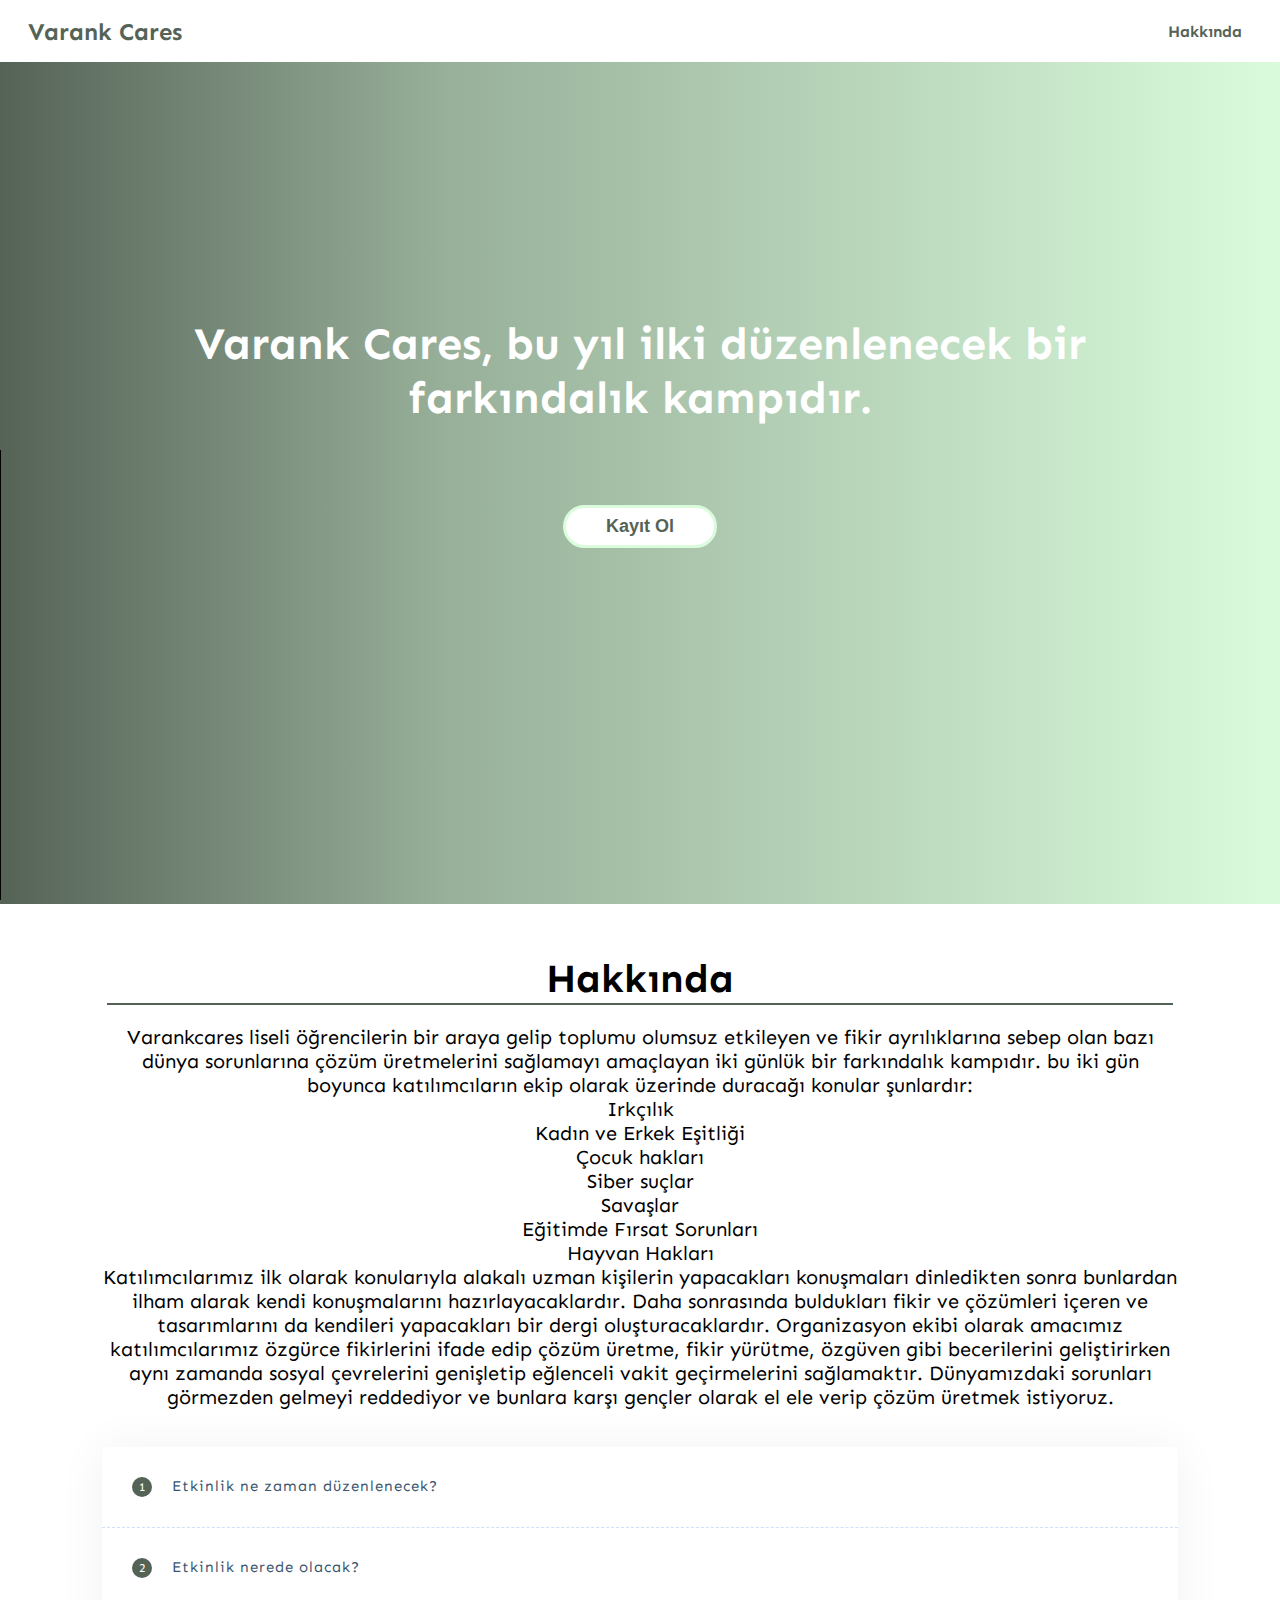
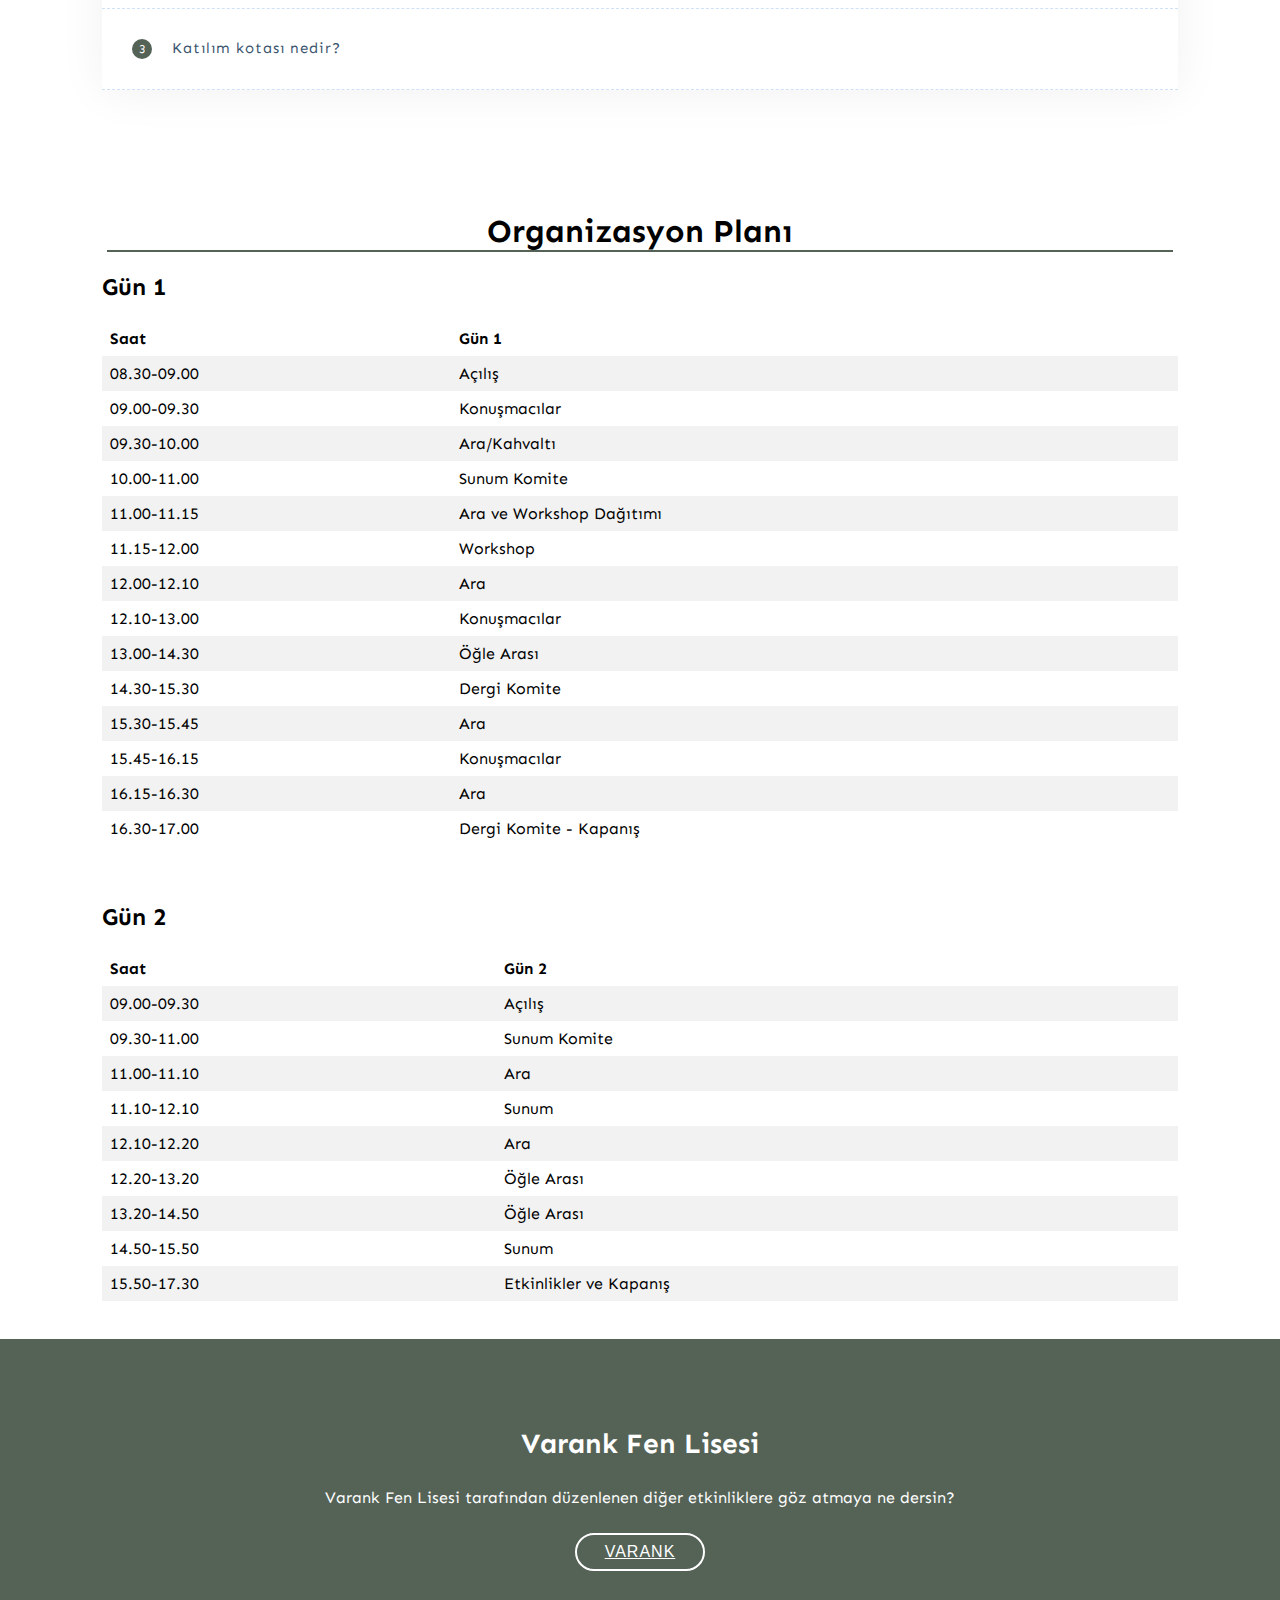
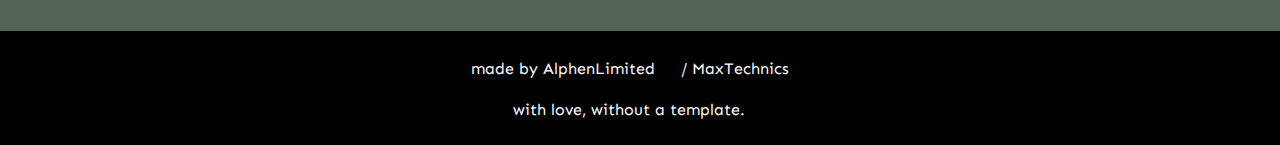
==== cares.html @ 6434f831 "Merge V-Cares v0.5" ====
<!DOCTYPE html>
<html lang="en">

<head>
  <meta charset="UTF-8" />
  <link rel="icon" href="/favicon.ico" />
  <meta name="viewport" content="width=device-width, initial-scale=1.0" />
  <title>Varank Cares</title>
  <link rel="stylesheet" href="https://cdnjs.cloudflare.com/ajax/libs/animate.css/3.7.0/animate.min.css">
  <link rel="stylesheet" href="https://use.fontawesome.com/releases/v5.7.1/css/all.css" crossorigin="anonymous">
  <script type="module" crossorigin src="assets/index.d85ecc33.js"></script>
  <link rel="stylesheet" href="assets/index.87ab7892.css">
</head>

<body>
  <div id="app"></div>

</body>

</html>
---- assets/index.87ab7892.css ----
@import"https://fonts.googleapis.com/css?family=Sen";header[data-v-4121546d]{width:100vw;padding-top:1.5vh;padding-bottom:1.5vh;position:fixed;font-weight:700;background-color:#fff;color:#000;box-shadow:none;transition:.4s ease-in-out;z-index:2;color:#556357}header.isScrolled[data-v-4121546d]{background-color:#fff;color:#556357;box-shadow:0 0 20px #00000017}header table[data-v-4121546d]{width:100%}#logo[data-v-4121546d]{width:20%;padding-left:2vw}#navigation[data-v-4121546d]{width:80%;padding-right:2vw}#logo[data-v-4121546d]{font-size:24px}#navigation[data-v-4121546d]{text-align:right}#navigation a[data-v-4121546d]{color:inherit;text-decoration:none;padding:5px 10px;border-bottom:2px solid transparent;margin-left:4vw;transition:.4s ease-in-out}#navigation a[data-v-4121546d]:hover{border-bottom:2px solid #fff}#top_part[data-v-6e5c4141]{width:100%;margin-left:auto;margin-right:auto;background:linear-gradient(90deg,rgba(85,99,87,1) 0%,rgba(152,176,154,1) 35%,rgba(218,252,220,1) 100%,rgba(0,212,255,1) 556357%,rgba(2,0,36,1) 556357%);color:#fff}#landing[data-v-6e5c4141]{height:100vh;display:flex;flex-direction:column;justify-content:center;text-align:left;padding:0 10%}#landing h1[data-v-6e5c4141]{font-size:45px;text-align:center}#landing table[data-v-6e5c4141]{margin-top:4vh}#landing table tr td[data-v-6e5c4141]{text-align:left}.btn_one[data-v-6e5c4141]{font-size:18px;font-family:Poppins,sans-serif;color:#556357;background:#fff;border:3px solid #dafcdc;padding:8px 40px;border-radius:80px;font-weight:700;margin:50px auto;transition:.4s ease-in-out;text-decoration:none}.btn_one[data-v-6e5c4141]:hover{box-shadow:0 10px 30px #dafcdc;cursor:pointer;color:#556357;background:#dafcdc}@media (max-width: 1000px){#top_part[data-v-6e5c4141]{border:0px}#top_part tr td[data-v-6e5c4141]{width:100%;text-align:center}#landing[data-v-6e5c4141]{width:92%!important;height:75vh;padding-top:20vh!important;text-align:center;padding:0 4%}#landing table[data-v-6e5c4141]{width:100%;margin-top:6vh}#landing table tr td[data-v-6e5c4141]{text-align:center}.btn_one[data-v-6e5c4141]{padding:6px 30px;width:60%;margin:4vh auto;box-shadow:0 10px 20px #dafcdc;background:#fff;color:#556357;text-decoration:none}.btn_one[data-v-6e5c4141]:hover{box-shadow:0 10px 40px #dafcdc;cursor:pointer}}h1[data-v-6f0cb6ea]{margin:5px;border-bottom:2px;border-bottom-width:auto;border-bottom-style:solid;border-bottom-color:#556357;width:auto;text-align:center}h1[data-v-6f0cb6ea]:after{content:"";background:black;position:absolute;bottom:0;left:0;height:50%;width:1px}#bio[data-v-e8efc7a8]{font-size:20px;margin-left:8%;margin-right:8%;margin-top:50px;text-align:center}.badge[data-v-49dad51e]{display:inline-block;width:20px;height:20px;line-height:20px;border-radius:50%;text-align:center;background:#556357;color:#fff;font-size:12px;margin-right:20px;font-weight:400;cursor:pointer;text-decoration:none!important}.funkyCollapse-active[data-v-f5bd118d]{transition:all .5s cubic-bezier(.625,.225,.1,.89)}.funkyCollapse-enter-from[data-v-f5bd118d],.funkyCollapse-leave-to[data-v-f5bd118d]{opacity:0}.fade-enter-active[data-v-f5bd118d],.fade-leave-active[data-v-f5bd118d]{transition:all .2s cubic-bezier(.625,.225,.1,.89);overflow:hidden}.fade-enter-from[data-v-f5bd118d],.fade-leave-to[data-v-f5bd118d]{transform:translateY(-100%);opacity:0}.card-container[data-v-f5bd118d]{margin-bottom:0}.faq-title h1[data-v-f5bd118d]{padding:5px 0;border-bottom:4px solid #820c26;width:8%}.faq-title p[data-v-f5bd118d]{padding:0 190px}.card[data-v-f5bd118d]{border:none;background:none;border-bottom:1px dashed #CEE1F8}.faq .card .card-header[data-v-f5bd118d]{padding:0;border:none;background:none;-webkit-transition:all .3s ease 0s;-moz-transition:all .3s ease 0s;-o-transition:all .3s ease 0s;transition:all .3s ease 0s}.card .card-header[data-v-f5bd118d]:hover{background:rgba(233,30,99,.1);padding-left:10px}.card .card-header .faq-title[data-v-f5bd118d]{text-align:left;padding:30px;font-weight:400;font-size:15px;letter-spacing:1px;color:#3b566e;text-decoration:none!important;-webkit-transition:all .3s ease 0s;-moz-transition:all .3s ease 0s;-o-transition:all .3s ease 0s;transition:all .3s ease 0s;cursor:pointer;margin:0}.card .card-body[data-v-f5bd118d]{padding:30px 30px 16px 35px;font-weight:400;font-size:16px;color:#6f8ba4;line-height:28px;letter-spacing:1px;border-top:1px solid #F3F8FF}.collapse[data-v-f5bd118d]{overflow:hidden}@media (max-width: 1000px){.card .card-header .faq-title[data-v-f5bd118d]{line-height:26px}}.faq-section[data-v-ead7ea83]{min-height:100vh;min-height:40vh;font-weight:700;text-align:left}.faq-warp[data-v-ead7ea83]{padding:2vh 8vw}.faq[data-v-ead7ea83]{background:#FFFFFF;box-shadow:0 2px 48px #0000000f;border-radius:4px}@media (max-width: 1000px){.faq[data-v-ead7ea83]{margin-bottom:30px}}div[data-v-e8e3d541]{padding:2vh 8vw}table[data-v-e8e3d541]{border-collapse:collapse;width:100%;padding:10vh}th[data-v-e8e3d541],td[data-v-e8e3d541]{text-align:left;padding:8px}tr[data-v-e8e3d541]:nth-child(even){background-color:#f2f2f2}div[data-v-0267fa41]{padding:2vh 8vw}table[data-v-0267fa41]{border-collapse:collapse;width:100%;padding:10vh;margin-bottom:20px}th[data-v-0267fa41],td[data-v-0267fa41]{text-align:left;padding:8px}tr[data-v-0267fa41]:nth-child(even){background-color:#f2f2f2}#call-to-action[data-v-e1e526d9]{background:#556357;background-size:cover;padding:60px 0;text-align:center}#call-to-action h3[data-v-e1e526d9]{color:#fff;font-size:28px;font-weight:700}#call-to-action p[data-v-e1e526d9]{color:#fff}#call-to-action .cta-btn[data-v-e1e526d9]{font-family:Montserrat,sans-serif;text-transform:uppercase;font-weight:500;font-size:16px;letter-spacing:1px;display:inline-block;padding:8px 28px;border-radius:25px;transition:.5s;margin-top:10px;border:2px solid #fff;color:#fff}#call-to-action .cta-btn[data-v-e1e526d9]:hover{background:#000;border:2px solid #fff}.container[data-v-b8b26adf]{height:100%;width:100%}#footer[data-v-f2c81093]{display:flex;flex-direction:column;align-items:center;justify-content:center;width:100%;padding:3vh 0vw;background-color:#000;text-align:center;background-size:100% 100%;color:#fff}#footer a[data-v-f2c81093]{color:#fff;text-decoration:none;align-items:center;justify-content:center}body{font-family:Sen,sans-serif;padding:0;margin:0;max-width:100vw;overflow-x:hidden;scroll-behavior:smooth}#topBtn{display:none;position:fixed;bottom:20px;right:30px;z-index:99;border:none;outline:none;background-color:red;color:#fff;cursor:pointer;padding:15px;border-radius:5rem;font-size:18px;transition:background-color .35s}#topBtn:hover{background-color:#555}.svg{width:25px;height:25px;-webkit-filter:invert(100%);filter:invert(100%);padding:0;margin:0}.wife,.women-in-general{right:100%;margin:0}::placeholder{color:#000}button:focus{outline:none}::-webkit-scrollbar{width:5px;height:5px}::-webkit-scrollbar-track{background:#f1f1f1}::-webkit-scrollbar-thumb{background:rgb(0,0,0)}::-webkit-scrollbar-thumb:hover{background:rgba(0,0,0,.8)}
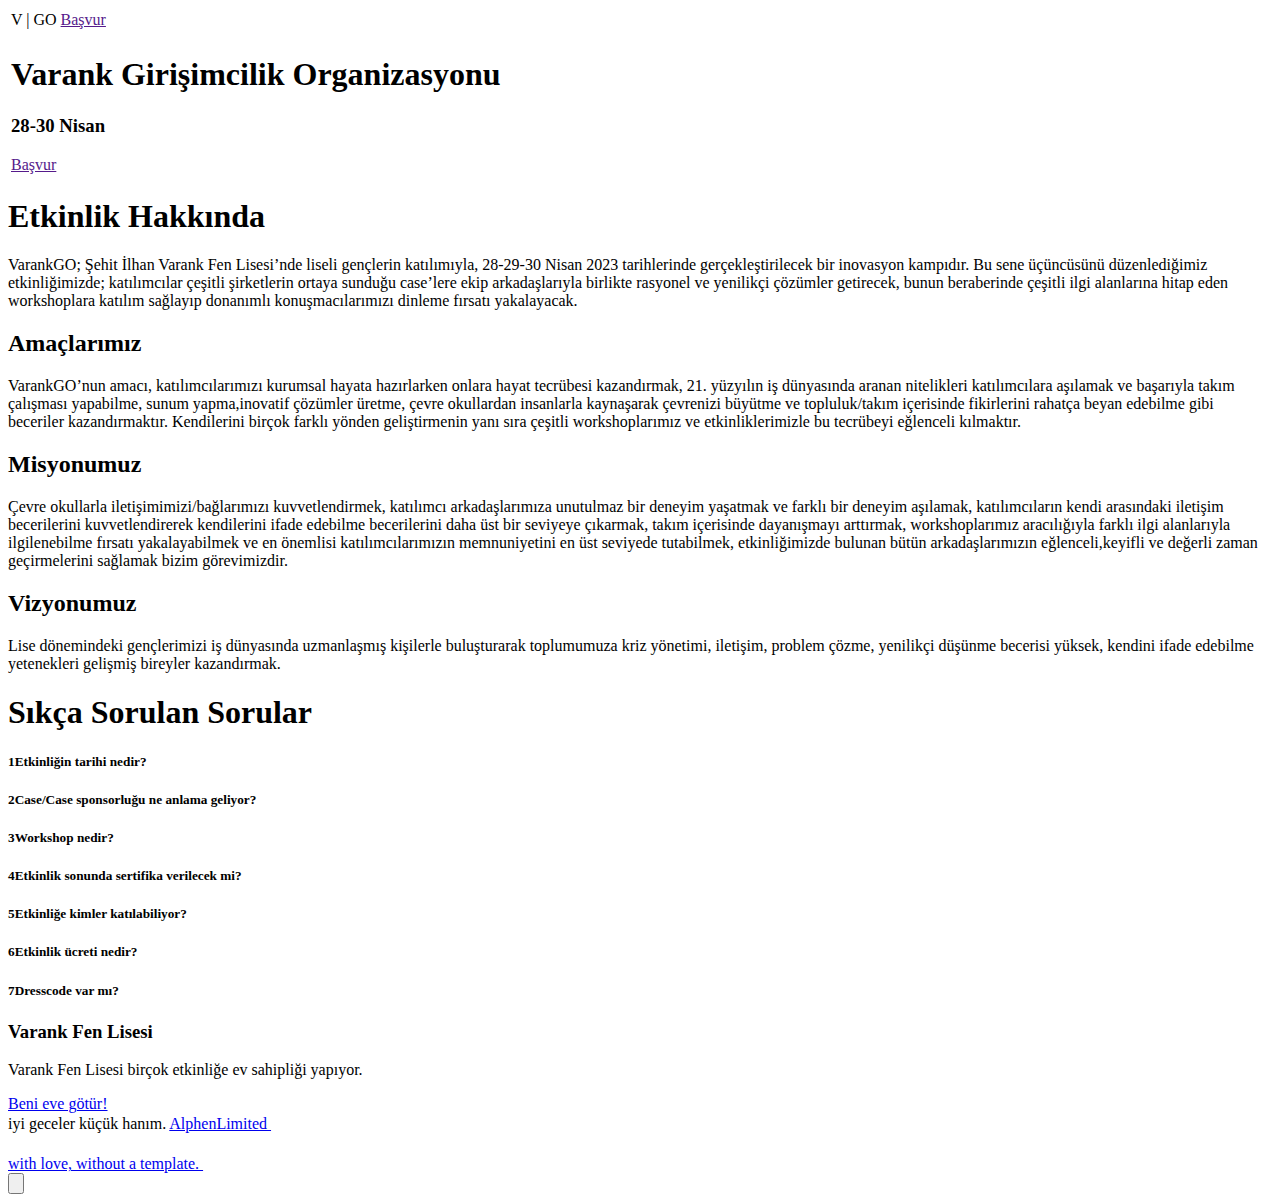
==== commit 7a33ae44: "Upgrade Cares to Femgine 201" ====
--- a/cares.html
+++ b/cares.html
@@ -1,15 +1,15 @@
 <!DOCTYPE html>
-<html lang="en">
+<html lang="tr">
 
 <head>
   <meta charset="UTF-8" />
-  <link rel="icon" href="/favicon.ico" />
+  <link rel="icon" href="assets/favicon/cares.ico" />
   <meta name="viewport" content="width=device-width, initial-scale=1.0" />
-  <title>Varank Cares</title>
+  <title>Varank | Cares</title>
   <link rel="stylesheet" href="https://cdnjs.cloudflare.com/ajax/libs/animate.css/3.7.0/animate.min.css">
   <link rel="stylesheet" href="https://use.fontawesome.com/releases/v5.7.1/css/all.css" crossorigin="anonymous">
-  <script type="module" crossorigin src="assets/index.d85ecc33.js"></script>
-  <link rel="stylesheet" href="assets/index.87ab7892.css">
+  <script type="module" crossorigin src="assets/cares.js"></script>
+  <link rel="stylesheet" href="assets/cares.js">
 </head>
 
 <body>
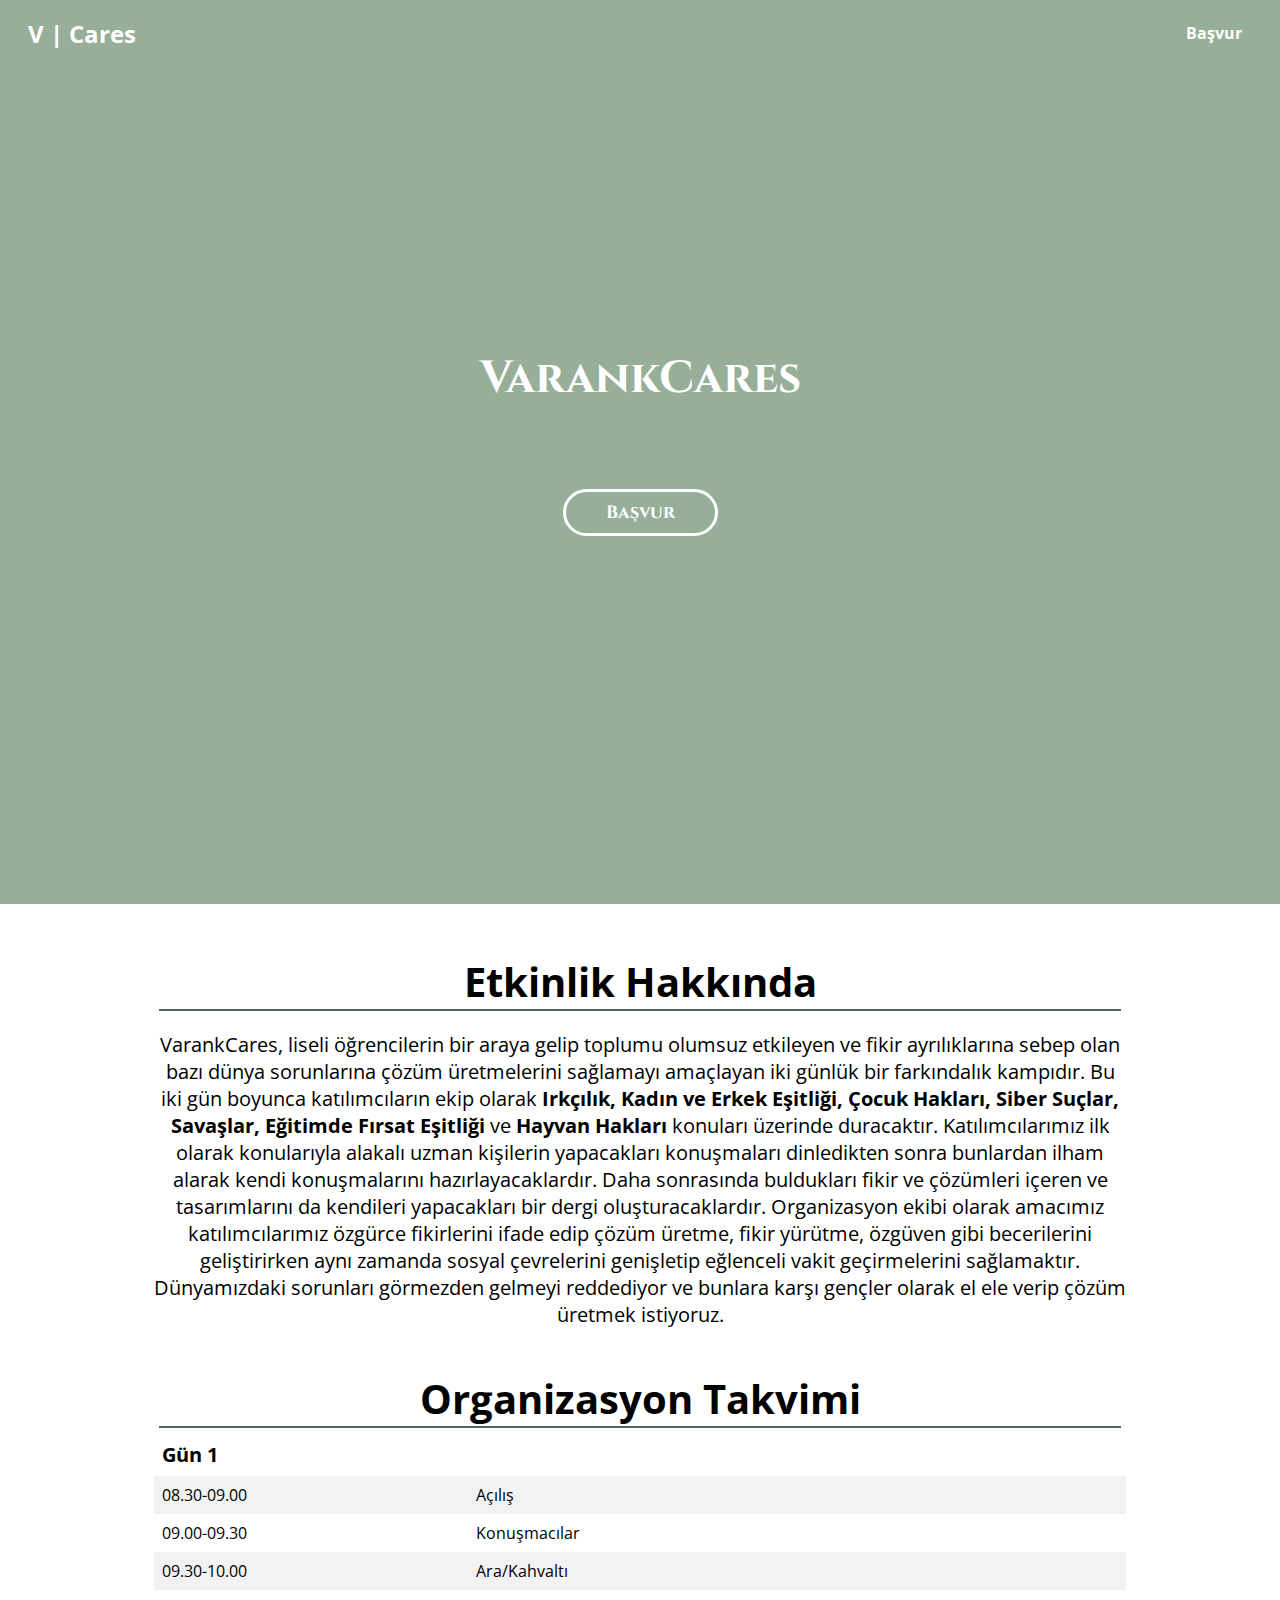
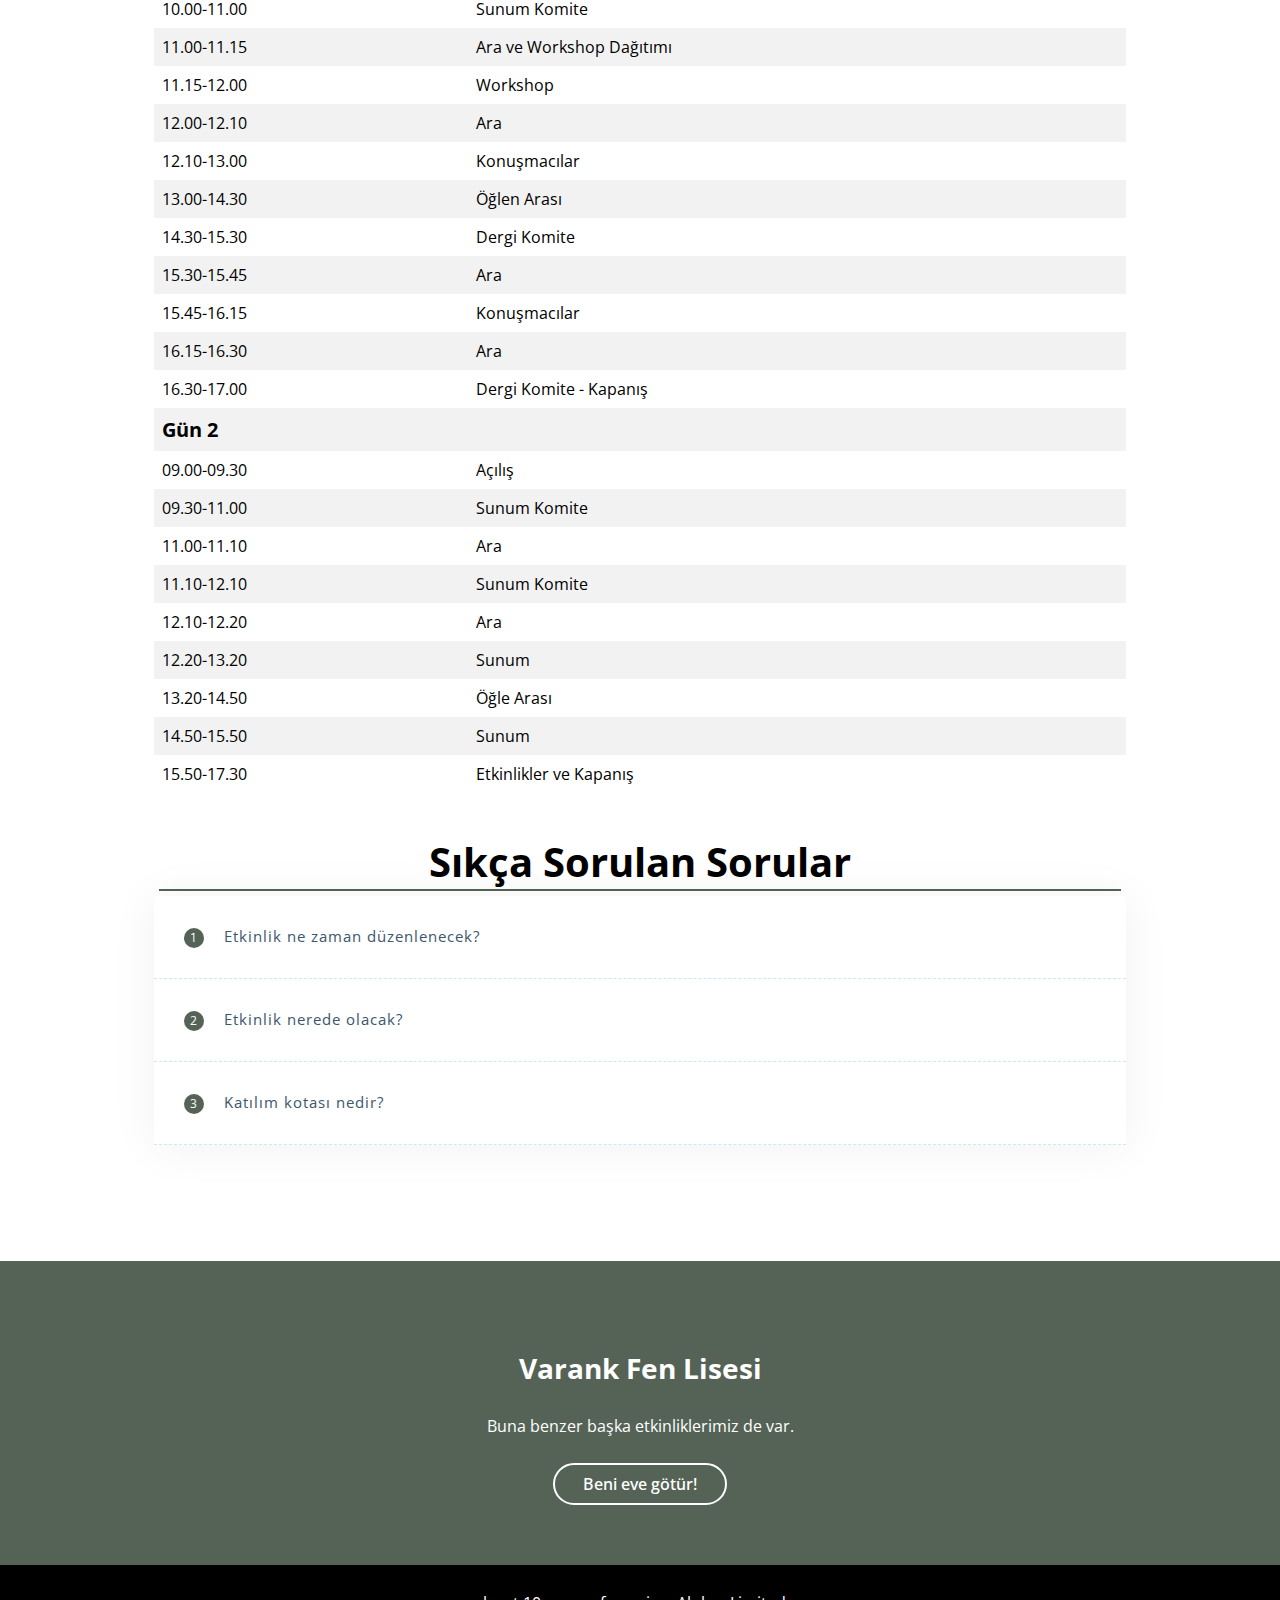
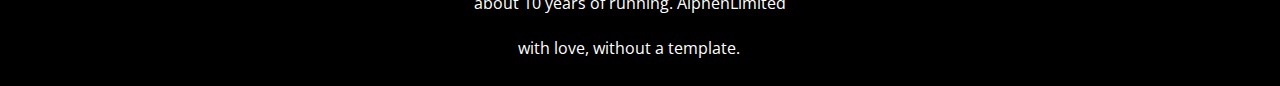
==== commit 8e50de4a: "I'm so dumb" ====
--- a/cares.html
+++ b/cares.html
@@ -9,7 +9,7 @@
   <link rel="stylesheet" href="https://cdnjs.cloudflare.com/ajax/libs/animate.css/3.7.0/animate.min.css">
   <link rel="stylesheet" href="https://use.fontawesome.com/releases/v5.7.1/css/all.css" crossorigin="anonymous">
   <script type="module" crossorigin src="assets/cares.js"></script>
-  <link rel="stylesheet" href="assets/cares.js">
+  <link rel="stylesheet" href="assets/cares.css">
 </head>
 
 <body>
--- a/assets/cares.css
+++ b/assets/cares.css
@@ -0,0 +1 @@
+@import"https://fonts.googleapis.com/css2?family=Cinzel:wght@500&display=swap";@import"https://fonts.googleapis.com/css2?family=Open+Sans&display=swap";header[data-v-9f0e5298]{width:100vw;padding-top:1.5vh;padding-bottom:1.5vh;position:fixed;font-weight:700;background-color:#97af99;box-shadow:none;transition:.4s ease-in-out;z-index:2;color:#fff}header.isScrolled[data-v-9f0e5298]{background-color:#fff;color:#556357;box-shadow:0 0 20px #00000017}header table[data-v-9f0e5298]{width:100%}#logo[data-v-9f0e5298]{width:20%;padding-left:2vw;font-size:24px}#navigation[data-v-9f0e5298]{width:50%;padding-right:2vw}#navigation[data-v-9f0e5298]{text-align:right}#navigation a[data-v-9f0e5298]{color:inherit;text-decoration:none;padding:5px 10px;border-bottom:2px solid transparent;margin-left:4vw;transition:.4s ease-in-out}#navigation a[data-v-9f0e5298]:hover{border-bottom:2px solid #fff}@media screen and (max-width: 1000px){header[data-v-9f0e5298]{width:100vw;padding-top:1.5vh;padding-bottom:1.5vh;position:fixed;font-weight:700;background:#97af99;box-shadow:none;transition:.4s ease-in-out;z-index:2;color:#fff}header.isScrolled[data-v-9f0e5298]{background-color:#fff;color:#556357;box-shadow:0 0 20px #00000026}header table[data-v-9f0e5298]{width:100%}#logo[data-v-9f0e5298]{width:70%;padding-left:6vw;font-size:18px}#navigation[data-v-9f0e5298]{width:70%;padding-right:6vw;font-size:18px}#navigation[data-v-9f0e5298]{text-align:right}#navigation a[data-v-9f0e5298]{color:inherit;text-decoration:none;padding:5px 10px;border-bottom:2px solid transparent;margin-left:4vw;transition:.4s ease-in-out}#navigation a[data-v-9f0e5298]:hover{border-bottom:2px solid #fff}}#top_part[data-v-6a58be97]{width:100%;margin-left:auto;margin-right:auto;background:#97af99;color:#fff}#landing[data-v-6a58be97]{height:100vh;display:flex;flex-direction:column;justify-content:center;text-align:left;padding:0 10%}#landing h1[data-v-6a58be97]{font-size:45px;text-align:center;font-family:Cinzel,serif;color:#fff}#landing h2[data-v-6a58be97]{font-size:30px;text-align:center;font-family:Cinzel,serif;color:#fff}#landing h3[data-v-6a58be97]{font-size:25px;text-align:center;font-family:Cinzel,serif;color:#fff}#landing p[data-v-6a58be97]{font-size:20px;text-align:center;font-family:Cinzel,serif;color:#fff}#landing table[data-v-6a58be97]{margin-top:4vh}#landing table tr td[data-v-6a58be97]{text-align:left}.btn_one[data-v-6a58be97]{display:inline-block;font-size:18px;font-family:Poppins,sans-serif;color:#fff;background:transparent;border:3px solid #ffffff;padding:8px 40px;border-radius:80px;font-weight:700;margin:50px auto;transition:.4s ease-in-out;text-decoration:none;font-family:Cinzel,serif}.btn_one[data-v-6a58be97]:hover{box-shadow:0 10px 30px #fff;cursor:pointer;color:#97af99;background:#ffffff}@media (max-width: 1000px){#top_part[data-v-6a58be97]{border:0px}#top_part tr td[data-v-6a58be97]{width:100%;text-align:center}#landing[data-v-6a58be97]{width:92%!important;height:100vh;padding-top:auto!important;text-align:center;padding:0 4%}#landing h1[data-v-6a58be97]{font-size:30px;text-align:center;font-family:Cinzel,serif;color:#fff}#landing h2[data-v-6a58be97]{font-size:20px;text-align:center;font-family:Cinzel,serif;color:#fff}#landing h3[data-v-6a58be97],#landing p[data-v-6a58be97]{font-size:15px;text-align:center;font-family:Cinzel,serif;color:#fff}#landing table[data-v-6a58be97]{width:100%;margin-top:6vh}#landing table tr td[data-v-6a58be97]{text-align:center}.btn_one[data-v-6a58be97]{padding:6px 20px;width:60%;margin:3vh auto;background:transparent;color:#fff;text-decoration:none;font-family:Cinzel,serif}.btn_one[data-v-6a58be97]:hover{box-shadow:0 1px 1px #fff;color:#97af99;cursor:pointer}}h1[data-v-afb2e881]{margin:5px;border-bottom:2px;border-bottom-width:auto;border-bottom-style:solid;border-bottom-color:#556357;width:auto;text-align:center;font-size:40px}h1[data-v-afb2e881]:after{font-size:40px;content:"";background:black;position:relative;bottom:0;left:0;height:50%;width:2px}#bio[data-v-3a0b3cae]{font-size:20px;margin-left:12%;margin-right:12%;margin-top:50px;word-spacing:normal;text-align:center}.sub-h[data-v-3a0b3cae]{font-size:30px}div[data-v-cfb7597d]{padding:2vh 12vw}table[data-v-cfb7597d]{border-collapse:collapse;width:100%;padding:10vh}th[data-v-cfb7597d],td[data-v-cfb7597d]{text-align:left;padding:8px}tr[data-v-cfb7597d]:nth-child(even){background-color:#f2f2f2}.badge[data-v-49dad51e]{display:inline-block;width:20px;height:20px;line-height:20px;border-radius:50%;text-align:center;background:#556357;color:#fff;font-size:12px;margin-right:20px;font-weight:400;cursor:pointer;text-decoration:none!important}.funkyCollapse-active[data-v-8319540a]{transition:all .5s cubic-bezier(.625,.225,.1,.89)}.funkyCollapse-enter-from[data-v-8319540a],.funkyCollapse-leave-to[data-v-8319540a]{opacity:0}.fade-enter-active[data-v-8319540a],.fade-leave-active[data-v-8319540a]{transition:all .2s cubic-bezier(.625,.225,.1,.89);overflow:hidden}.fade-enter-from[data-v-8319540a],.fade-leave-to[data-v-8319540a]{transform:translateY(-100%);opacity:0}.card-container[data-v-8319540a]{margin-bottom:0}.faq-title h1[data-v-8319540a]{padding:5px 0;border-bottom:4px solid #2788a5;width:8%}.faq-title p[data-v-8319540a]{padding:0 190px}.card[data-v-8319540a]{border:none;background:none;border-bottom:1px dashed #cae7fc}.faq .card .card-header[data-v-8319540a]{padding:0;border:none;background:none;-webkit-transition:all .3s ease 0s;-moz-transition:all .3s ease 0s;-o-transition:all .3s ease 0s;transition:all .3s ease 0s}.card .card-header[data-v-8319540a]:hover{background:rgba(167,197,166,.27);padding-left:10px}.card .card-header .faq-title[data-v-8319540a]{text-align:left;padding:30px;font-weight:400;font-size:15px;letter-spacing:1px;color:#3b566e;text-decoration:none!important;-webkit-transition:all .3s ease 0s;-moz-transition:all .3s ease 0s;-o-transition:all .3s ease 0s;transition:all .3s ease 0s;cursor:pointer;margin:0}.card .card-body[data-v-8319540a]{padding:30px 30px 16px 35px;font-weight:400;font-size:16px;color:#6f8ba4;line-height:28px;letter-spacing:1px;border-top:1px solid #F3F8FF;word-spacing:normal;text-align:center}.collapse[data-v-8319540a]{overflow:hidden}@media (max-width: 1000px){.card .card-header .faq-title[data-v-8319540a]{line-height:26px}}.faq-section[data-v-0cf1354c]{min-height:100vh;min-height:50vh;font-weight:700;text-align:left}.faq-warp[data-v-0cf1354c]{padding:2vh 12vw}.faq[data-v-0cf1354c]{background:#FFFFFF;box-shadow:0 2px 48px #0000000f;border-radius:4px}@media (max-width: 1000px){.faq[data-v-0cf1354c]{margin-bottom:30px}}#call-to-action[data-v-f8c1d43c]{background:#556357;background-size:cover;padding:60px 0;text-align:center}#call-to-action h3[data-v-f8c1d43c]{color:#fff;font-size:28px;font-weight:700}#call-to-action p[data-v-f8c1d43c]{color:#fff;margin-left:1vw;margin-right:1vw}a[data-v-f8c1d43c]:link,a[data-v-f8c1d43c]:visited,a[data-v-f8c1d43c]:hover,a[data-v-f8c1d43c]:active{text-decoration:none}#call-to-action .cta-btn[data-v-f8c1d43c]{font-weight:550;font-size:16px;display:inline-block;padding:8px 28px;border-radius:25px;transition:.5s;margin-top:10px;border:2px solid #fff;color:#fff}#call-to-action .cta-btn[data-v-f8c1d43c]:hover{background:#ededed;color:#4b5658;border:2px solid #fff}.container[data-v-16ba75b4]{height:100%;width:100%}#footer[data-v-8bb2c10f]{display:flex;flex-direction:column;align-items:center;justify-content:center;width:100%;padding:3vh 0vw;background-color:#000;text-align:center;background-size:100% 100%;color:#fff}#footer a[data-v-8bb2c10f]{color:#fff;text-decoration:none;align-items:center;justify-content:center}body{font-family:Open Sans,sans-serif;padding:0;margin:0;max-width:100vw;overflow-x:hidden;scroll-behavior:smooth}#topBtn{display:none;position:fixed;bottom:20px;right:30px;z-index:99;border:none;outline:none;background-color:red;color:#fff;cursor:pointer;padding:15px;border-radius:5rem;font-size:18px;transition:background-color .35s}#topBtn:hover{background-color:#555}.svg{width:25px;height:25px;-webkit-filter:invert(100%);filter:invert(100%);padding:0;margin:0}.wife,.women-in-general{right:100%;margin:0}::placeholder{color:#000}button:focus{outline:none}::-webkit-scrollbar{width:5px;height:5px}::-webkit-scrollbar-track{background:#f1f1f1}::-webkit-scrollbar-thumb{background:rgb(0,0,0)}::-webkit-scrollbar-thumb:hover{background:rgba(0,0,0,.8)}
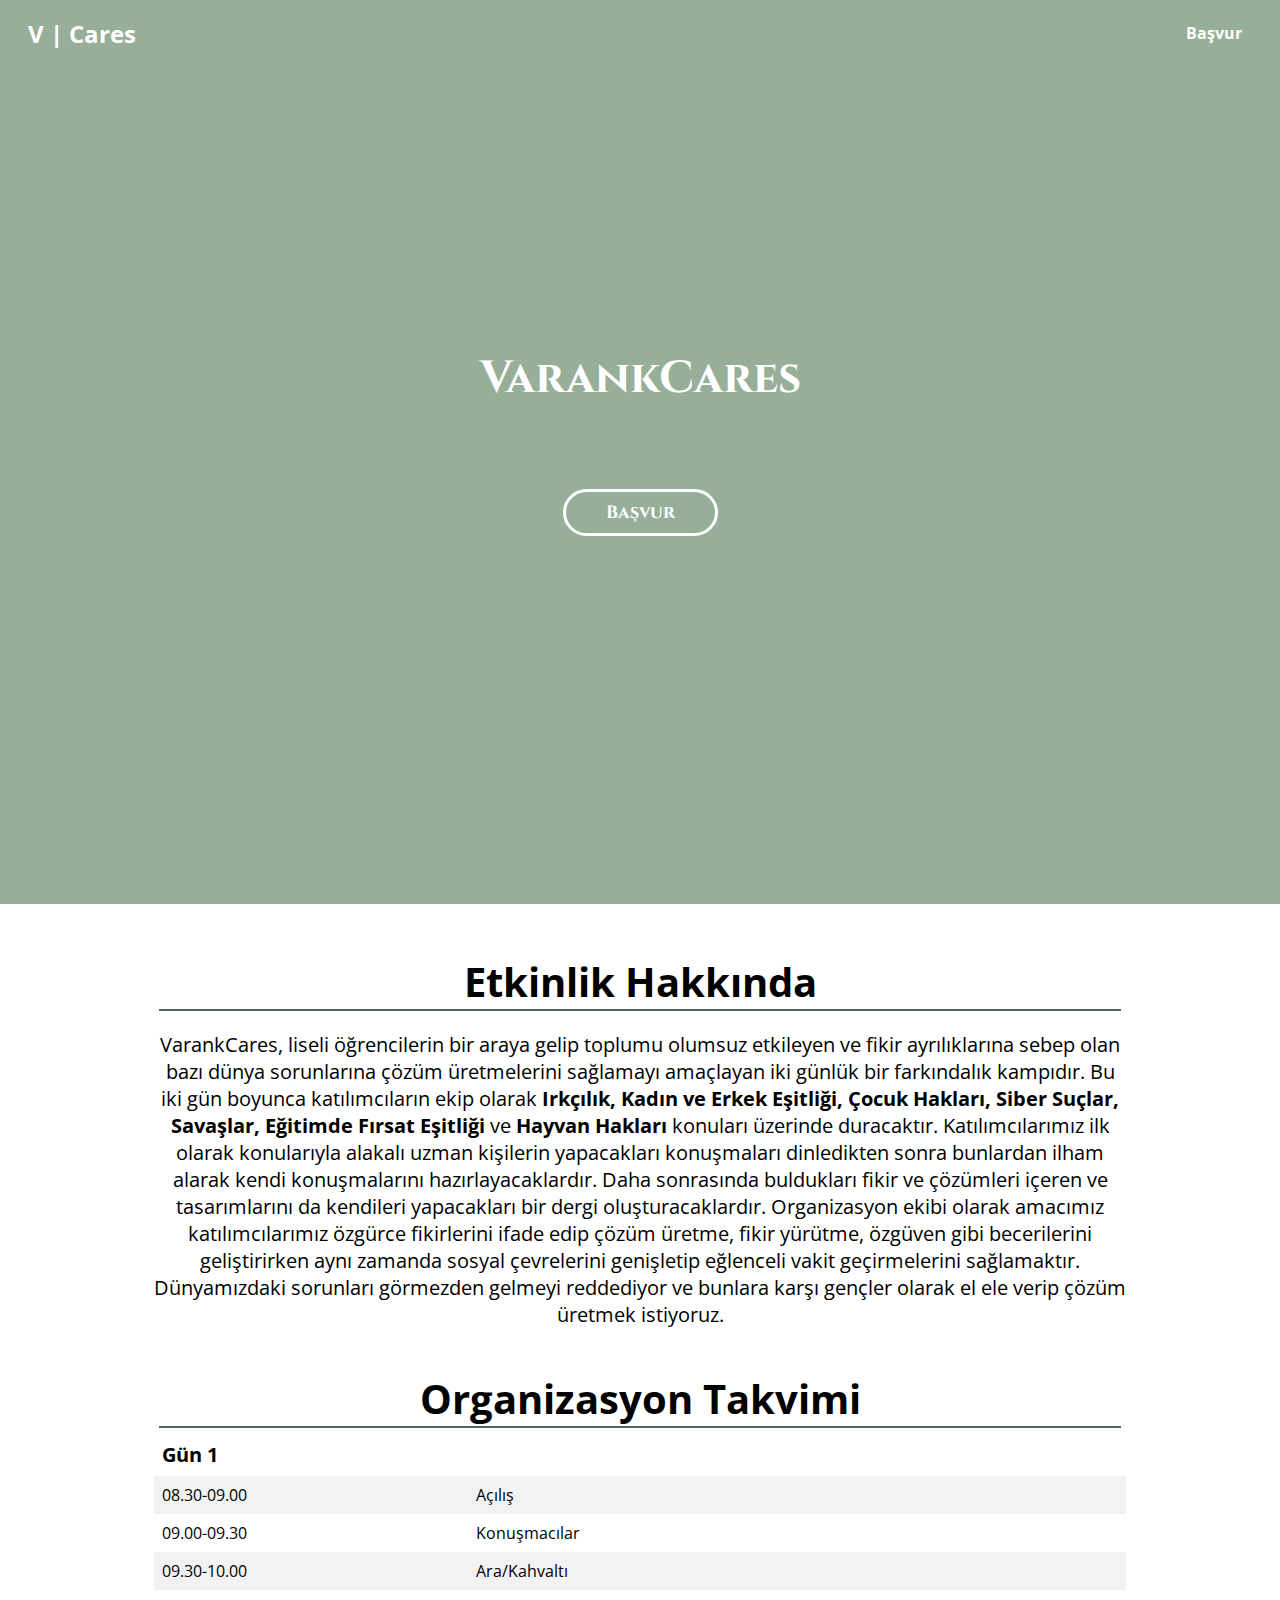
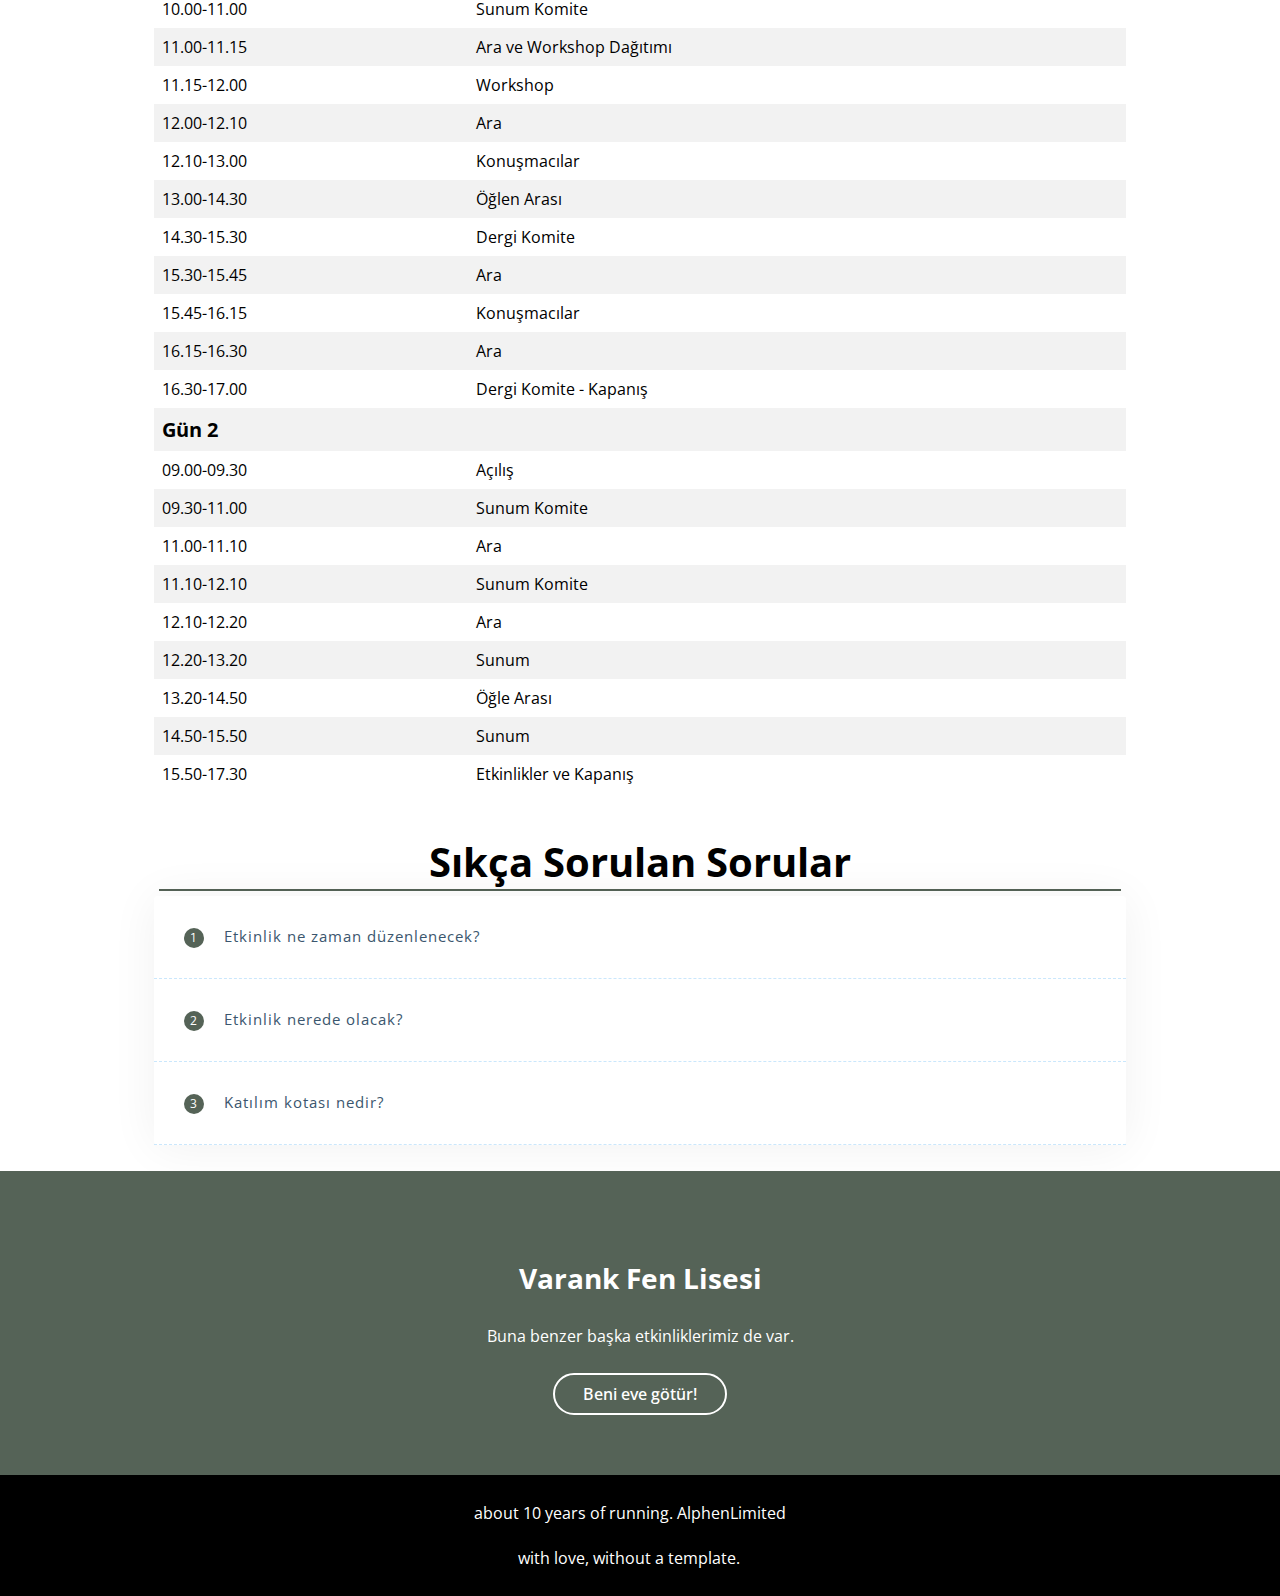
==== commit c40b45c1: "I'm so sorry github" ====
--- a/cares.html
+++ b/cares.html
@@ -1,5 +1,5 @@
 <!DOCTYPE html>
-<html lang="tr">
+<html lang="en">
 
 <head>
   <meta charset="UTF-8" />
--- a/assets/cares.css
+++ b/assets/cares.css
@@ -1 +1 @@
-@import"https://fonts.googleapis.com/css2?family=Cinzel:wght@500&display=swap";@import"https://fonts.googleapis.com/css2?family=Open+Sans&display=swap";header[data-v-9f0e5298]{width:100vw;padding-top:1.5vh;padding-bottom:1.5vh;position:fixed;font-weight:700;background-color:#97af99;box-shadow:none;transition:.4s ease-in-out;z-index:2;color:#fff}header.isScrolled[data-v-9f0e5298]{background-color:#fff;color:#556357;box-shadow:0 0 20px #00000017}header table[data-v-9f0e5298]{width:100%}#logo[data-v-9f0e5298]{width:20%;padding-left:2vw;font-size:24px}#navigation[data-v-9f0e5298]{width:50%;padding-right:2vw}#navigation[data-v-9f0e5298]{text-align:right}#navigation a[data-v-9f0e5298]{color:inherit;text-decoration:none;padding:5px 10px;border-bottom:2px solid transparent;margin-left:4vw;transition:.4s ease-in-out}#navigation a[data-v-9f0e5298]:hover{border-bottom:2px solid #fff}@media screen and (max-width: 1000px){header[data-v-9f0e5298]{width:100vw;padding-top:1.5vh;padding-bottom:1.5vh;position:fixed;font-weight:700;background:#97af99;box-shadow:none;transition:.4s ease-in-out;z-index:2;color:#fff}header.isScrolled[data-v-9f0e5298]{background-color:#fff;color:#556357;box-shadow:0 0 20px #00000026}header table[data-v-9f0e5298]{width:100%}#logo[data-v-9f0e5298]{width:70%;padding-left:6vw;font-size:18px}#navigation[data-v-9f0e5298]{width:70%;padding-right:6vw;font-size:18px}#navigation[data-v-9f0e5298]{text-align:right}#navigation a[data-v-9f0e5298]{color:inherit;text-decoration:none;padding:5px 10px;border-bottom:2px solid transparent;margin-left:4vw;transition:.4s ease-in-out}#navigation a[data-v-9f0e5298]:hover{border-bottom:2px solid #fff}}#top_part[data-v-6a58be97]{width:100%;margin-left:auto;margin-right:auto;background:#97af99;color:#fff}#landing[data-v-6a58be97]{height:100vh;display:flex;flex-direction:column;justify-content:center;text-align:left;padding:0 10%}#landing h1[data-v-6a58be97]{font-size:45px;text-align:center;font-family:Cinzel,serif;color:#fff}#landing h2[data-v-6a58be97]{font-size:30px;text-align:center;font-family:Cinzel,serif;color:#fff}#landing h3[data-v-6a58be97]{font-size:25px;text-align:center;font-family:Cinzel,serif;color:#fff}#landing p[data-v-6a58be97]{font-size:20px;text-align:center;font-family:Cinzel,serif;color:#fff}#landing table[data-v-6a58be97]{margin-top:4vh}#landing table tr td[data-v-6a58be97]{text-align:left}.btn_one[data-v-6a58be97]{display:inline-block;font-size:18px;font-family:Poppins,sans-serif;color:#fff;background:transparent;border:3px solid #ffffff;padding:8px 40px;border-radius:80px;font-weight:700;margin:50px auto;transition:.4s ease-in-out;text-decoration:none;font-family:Cinzel,serif}.btn_one[data-v-6a58be97]:hover{box-shadow:0 10px 30px #fff;cursor:pointer;color:#97af99;background:#ffffff}@media (max-width: 1000px){#top_part[data-v-6a58be97]{border:0px}#top_part tr td[data-v-6a58be97]{width:100%;text-align:center}#landing[data-v-6a58be97]{width:92%!important;height:100vh;padding-top:auto!important;text-align:center;padding:0 4%}#landing h1[data-v-6a58be97]{font-size:30px;text-align:center;font-family:Cinzel,serif;color:#fff}#landing h2[data-v-6a58be97]{font-size:20px;text-align:center;font-family:Cinzel,serif;color:#fff}#landing h3[data-v-6a58be97],#landing p[data-v-6a58be97]{font-size:15px;text-align:center;font-family:Cinzel,serif;color:#fff}#landing table[data-v-6a58be97]{width:100%;margin-top:6vh}#landing table tr td[data-v-6a58be97]{text-align:center}.btn_one[data-v-6a58be97]{padding:6px 20px;width:60%;margin:3vh auto;background:transparent;color:#fff;text-decoration:none;font-family:Cinzel,serif}.btn_one[data-v-6a58be97]:hover{box-shadow:0 1px 1px #fff;color:#97af99;cursor:pointer}}h1[data-v-afb2e881]{margin:5px;border-bottom:2px;border-bottom-width:auto;border-bottom-style:solid;border-bottom-color:#556357;width:auto;text-align:center;font-size:40px}h1[data-v-afb2e881]:after{font-size:40px;content:"";background:black;position:relative;bottom:0;left:0;height:50%;width:2px}#bio[data-v-3a0b3cae]{font-size:20px;margin-left:12%;margin-right:12%;margin-top:50px;word-spacing:normal;text-align:center}.sub-h[data-v-3a0b3cae]{font-size:30px}div[data-v-cfb7597d]{padding:2vh 12vw}table[data-v-cfb7597d]{border-collapse:collapse;width:100%;padding:10vh}th[data-v-cfb7597d],td[data-v-cfb7597d]{text-align:left;padding:8px}tr[data-v-cfb7597d]:nth-child(even){background-color:#f2f2f2}.badge[data-v-49dad51e]{display:inline-block;width:20px;height:20px;line-height:20px;border-radius:50%;text-align:center;background:#556357;color:#fff;font-size:12px;margin-right:20px;font-weight:400;cursor:pointer;text-decoration:none!important}.funkyCollapse-active[data-v-8319540a]{transition:all .5s cubic-bezier(.625,.225,.1,.89)}.funkyCollapse-enter-from[data-v-8319540a],.funkyCollapse-leave-to[data-v-8319540a]{opacity:0}.fade-enter-active[data-v-8319540a],.fade-leave-active[data-v-8319540a]{transition:all .2s cubic-bezier(.625,.225,.1,.89);overflow:hidden}.fade-enter-from[data-v-8319540a],.fade-leave-to[data-v-8319540a]{transform:translateY(-100%);opacity:0}.card-container[data-v-8319540a]{margin-bottom:0}.faq-title h1[data-v-8319540a]{padding:5px 0;border-bottom:4px solid #2788a5;width:8%}.faq-title p[data-v-8319540a]{padding:0 190px}.card[data-v-8319540a]{border:none;background:none;border-bottom:1px dashed #cae7fc}.faq .card .card-header[data-v-8319540a]{padding:0;border:none;background:none;-webkit-transition:all .3s ease 0s;-moz-transition:all .3s ease 0s;-o-transition:all .3s ease 0s;transition:all .3s ease 0s}.card .card-header[data-v-8319540a]:hover{background:rgba(167,197,166,.27);padding-left:10px}.card .card-header .faq-title[data-v-8319540a]{text-align:left;padding:30px;font-weight:400;font-size:15px;letter-spacing:1px;color:#3b566e;text-decoration:none!important;-webkit-transition:all .3s ease 0s;-moz-transition:all .3s ease 0s;-o-transition:all .3s ease 0s;transition:all .3s ease 0s;cursor:pointer;margin:0}.card .card-body[data-v-8319540a]{padding:30px 30px 16px 35px;font-weight:400;font-size:16px;color:#6f8ba4;line-height:28px;letter-spacing:1px;border-top:1px solid #F3F8FF;word-spacing:normal;text-align:center}.collapse[data-v-8319540a]{overflow:hidden}@media (max-width: 1000px){.card .card-header .faq-title[data-v-8319540a]{line-height:26px}}.faq-section[data-v-0cf1354c]{min-height:100vh;min-height:50vh;font-weight:700;text-align:left}.faq-warp[data-v-0cf1354c]{padding:2vh 12vw}.faq[data-v-0cf1354c]{background:#FFFFFF;box-shadow:0 2px 48px #0000000f;border-radius:4px}@media (max-width: 1000px){.faq[data-v-0cf1354c]{margin-bottom:30px}}#call-to-action[data-v-f8c1d43c]{background:#556357;background-size:cover;padding:60px 0;text-align:center}#call-to-action h3[data-v-f8c1d43c]{color:#fff;font-size:28px;font-weight:700}#call-to-action p[data-v-f8c1d43c]{color:#fff;margin-left:1vw;margin-right:1vw}a[data-v-f8c1d43c]:link,a[data-v-f8c1d43c]:visited,a[data-v-f8c1d43c]:hover,a[data-v-f8c1d43c]:active{text-decoration:none}#call-to-action .cta-btn[data-v-f8c1d43c]{font-weight:550;font-size:16px;display:inline-block;padding:8px 28px;border-radius:25px;transition:.5s;margin-top:10px;border:2px solid #fff;color:#fff}#call-to-action .cta-btn[data-v-f8c1d43c]:hover{background:#ededed;color:#4b5658;border:2px solid #fff}.container[data-v-16ba75b4]{height:100%;width:100%}#footer[data-v-8bb2c10f]{display:flex;flex-direction:column;align-items:center;justify-content:center;width:100%;padding:3vh 0vw;background-color:#000;text-align:center;background-size:100% 100%;color:#fff}#footer a[data-v-8bb2c10f]{color:#fff;text-decoration:none;align-items:center;justify-content:center}body{font-family:Open Sans,sans-serif;padding:0;margin:0;max-width:100vw;overflow-x:hidden;scroll-behavior:smooth}#topBtn{display:none;position:fixed;bottom:20px;right:30px;z-index:99;border:none;outline:none;background-color:red;color:#fff;cursor:pointer;padding:15px;border-radius:5rem;font-size:18px;transition:background-color .35s}#topBtn:hover{background-color:#555}.svg{width:25px;height:25px;-webkit-filter:invert(100%);filter:invert(100%);padding:0;margin:0}.wife,.women-in-general{right:100%;margin:0}::placeholder{color:#000}button:focus{outline:none}::-webkit-scrollbar{width:5px;height:5px}::-webkit-scrollbar-track{background:#f1f1f1}::-webkit-scrollbar-thumb{background:rgb(0,0,0)}::-webkit-scrollbar-thumb:hover{background:rgba(0,0,0,.8)}
+@import"https://fonts.googleapis.com/css2?family=Cinzel:wght@500&display=swap";@import"https://fonts.googleapis.com/css2?family=Open+Sans&display=swap";header[data-v-9f0e5298]{width:100vw;padding-top:1.5vh;padding-bottom:1.5vh;position:fixed;font-weight:700;background-color:#97af99;box-shadow:none;transition:.4s ease-in-out;z-index:2;color:#fff}header.isScrolled[data-v-9f0e5298]{background-color:#fff;color:#556357;box-shadow:0 0 20px #00000017}header table[data-v-9f0e5298]{width:100%}#logo[data-v-9f0e5298]{width:20%;padding-left:2vw;font-size:24px}#navigation[data-v-9f0e5298]{width:50%;padding-right:2vw}#navigation[data-v-9f0e5298]{text-align:right}#navigation a[data-v-9f0e5298]{color:inherit;text-decoration:none;padding:5px 10px;border-bottom:2px solid transparent;margin-left:4vw;transition:.4s ease-in-out}#navigation a[data-v-9f0e5298]:hover{border-bottom:2px solid #fff}@media screen and (max-width: 1000px){header[data-v-9f0e5298]{width:100vw;padding-top:1.5vh;padding-bottom:1.5vh;position:fixed;font-weight:700;background:#97af99;box-shadow:none;transition:.4s ease-in-out;z-index:2;color:#fff}header.isScrolled[data-v-9f0e5298]{background-color:#fff;color:#556357;box-shadow:0 0 20px #00000026}header table[data-v-9f0e5298]{width:100%}#logo[data-v-9f0e5298]{width:70%;padding-left:6vw;font-size:18px}#navigation[data-v-9f0e5298]{width:70%;padding-right:6vw;font-size:18px}#navigation[data-v-9f0e5298]{text-align:right}#navigation a[data-v-9f0e5298]{color:inherit;text-decoration:none;padding:5px 10px;border-bottom:2px solid transparent;margin-left:4vw;transition:.4s ease-in-out}#navigation a[data-v-9f0e5298]:hover{border-bottom:2px solid #fff}}#top_part[data-v-6a58be97]{width:100%;margin-left:auto;margin-right:auto;background:#97af99;color:#fff}#landing[data-v-6a58be97]{height:100vh;display:flex;flex-direction:column;justify-content:center;text-align:left;padding:0 10%}#landing h1[data-v-6a58be97]{font-size:45px;text-align:center;font-family:Cinzel,serif;color:#fff}#landing h2[data-v-6a58be97]{font-size:30px;text-align:center;font-family:Cinzel,serif;color:#fff}#landing h3[data-v-6a58be97]{font-size:25px;text-align:center;font-family:Cinzel,serif;color:#fff}#landing p[data-v-6a58be97]{font-size:20px;text-align:center;font-family:Cinzel,serif;color:#fff}#landing table[data-v-6a58be97]{margin-top:4vh}#landing table tr td[data-v-6a58be97]{text-align:left}.btn_one[data-v-6a58be97]{display:inline-block;font-size:18px;font-family:Poppins,sans-serif;color:#fff;background:transparent;border:3px solid #ffffff;padding:8px 40px;border-radius:80px;font-weight:700;margin:50px auto;transition:.4s ease-in-out;text-decoration:none;font-family:Cinzel,serif}.btn_one[data-v-6a58be97]:hover{box-shadow:0 10px 30px #fff;cursor:pointer;color:#97af99;background:#ffffff}@media (max-width: 1000px){#top_part[data-v-6a58be97]{border:0px}#top_part tr td[data-v-6a58be97]{width:100%;text-align:center}#landing[data-v-6a58be97]{width:92%!important;height:100vh;padding-top:auto!important;text-align:center;padding:0 4%}#landing h1[data-v-6a58be97]{font-size:30px;text-align:center;font-family:Cinzel,serif;color:#fff}#landing h2[data-v-6a58be97]{font-size:20px;text-align:center;font-family:Cinzel,serif;color:#fff}#landing h3[data-v-6a58be97],#landing p[data-v-6a58be97]{font-size:15px;text-align:center;font-family:Cinzel,serif;color:#fff}#landing table[data-v-6a58be97]{width:100%;margin-top:6vh}#landing table tr td[data-v-6a58be97]{text-align:center}.btn_one[data-v-6a58be97]{padding:6px 20px;width:60%;margin:3vh auto;background:transparent;color:#fff;text-decoration:none;font-family:Cinzel,serif}.btn_one[data-v-6a58be97]:hover{box-shadow:0 1px 1px #fff;color:#97af99;cursor:pointer}}h1[data-v-afb2e881]{margin:5px;border-bottom:2px;border-bottom-width:auto;border-bottom-style:solid;border-bottom-color:#556357;width:auto;text-align:center;font-size:40px}h1[data-v-afb2e881]:after{font-size:40px;content:"";background:black;position:relative;bottom:0;left:0;height:50%;width:2px}#bio[data-v-3a0b3cae]{font-size:20px;margin-left:12%;margin-right:12%;margin-top:50px;word-spacing:normal;text-align:center}.sub-h[data-v-3a0b3cae]{font-size:30px}div[data-v-cfb7597d]{padding:2vh 12vw}table[data-v-cfb7597d]{border-collapse:collapse;width:100%;padding:10vh}th[data-v-cfb7597d],td[data-v-cfb7597d]{text-align:left;padding:8px}tr[data-v-cfb7597d]:nth-child(even){background-color:#f2f2f2}.badge[data-v-49dad51e]{display:inline-block;width:20px;height:20px;line-height:20px;border-radius:50%;text-align:center;background:#556357;color:#fff;font-size:12px;margin-right:20px;font-weight:400;cursor:pointer;text-decoration:none!important}.funkyCollapse-active[data-v-8319540a]{transition:all .5s cubic-bezier(.625,.225,.1,.89)}.funkyCollapse-enter-from[data-v-8319540a],.funkyCollapse-leave-to[data-v-8319540a]{opacity:0}.fade-enter-active[data-v-8319540a],.fade-leave-active[data-v-8319540a]{transition:all .2s cubic-bezier(.625,.225,.1,.89);overflow:hidden}.fade-enter-from[data-v-8319540a],.fade-leave-to[data-v-8319540a]{transform:translateY(-100%);opacity:0}.card-container[data-v-8319540a]{margin-bottom:0}.faq-title h1[data-v-8319540a]{padding:5px 0;border-bottom:4px solid #2788a5;width:8%}.faq-title p[data-v-8319540a]{padding:0 190px}.card[data-v-8319540a]{border:none;background:none;border-bottom:1px dashed #cae7fc}.faq .card .card-header[data-v-8319540a]{padding:0;border:none;background:none;-webkit-transition:all .3s ease 0s;-moz-transition:all .3s ease 0s;-o-transition:all .3s ease 0s;transition:all .3s ease 0s}.card .card-header[data-v-8319540a]:hover{background:rgba(167,197,166,.27);padding-left:10px}.card .card-header .faq-title[data-v-8319540a]{text-align:left;padding:30px;font-weight:400;font-size:15px;letter-spacing:1px;color:#3b566e;text-decoration:none!important;-webkit-transition:all .3s ease 0s;-moz-transition:all .3s ease 0s;-o-transition:all .3s ease 0s;transition:all .3s ease 0s;cursor:pointer;margin:0}.card .card-body[data-v-8319540a]{padding:30px 30px 16px 35px;font-weight:400;font-size:16px;color:#6f8ba4;line-height:28px;letter-spacing:1px;border-top:1px solid #F3F8FF;word-spacing:normal;text-align:center}.collapse[data-v-8319540a]{overflow:hidden}@media (max-width: 1000px){.card .card-header .faq-title[data-v-8319540a]{line-height:26px}}.faq-section[data-v-c309c036]{min-height:100vh;min-height:40vh;font-weight:700;text-align:left}.faq-warp[data-v-c309c036]{padding:2vh 12vw}.faq[data-v-c309c036]{background:#FFFFFF;box-shadow:0 2px 48px #0000000f;border-radius:4px}@media (max-width: 1000px){.faq[data-v-c309c036]{margin-bottom:30px}}#call-to-action[data-v-f8c1d43c]{background:#556357;background-size:cover;padding:60px 0;text-align:center}#call-to-action h3[data-v-f8c1d43c]{color:#fff;font-size:28px;font-weight:700}#call-to-action p[data-v-f8c1d43c]{color:#fff;margin-left:1vw;margin-right:1vw}a[data-v-f8c1d43c]:link,a[data-v-f8c1d43c]:visited,a[data-v-f8c1d43c]:hover,a[data-v-f8c1d43c]:active{text-decoration:none}#call-to-action .cta-btn[data-v-f8c1d43c]{font-weight:550;font-size:16px;display:inline-block;padding:8px 28px;border-radius:25px;transition:.5s;margin-top:10px;border:2px solid #fff;color:#fff}#call-to-action .cta-btn[data-v-f8c1d43c]:hover{background:#ededed;color:#4b5658;border:2px solid #fff}.container[data-v-16ba75b4]{height:100%;width:100%}#footer[data-v-8bb2c10f]{display:flex;flex-direction:column;align-items:center;justify-content:center;width:100%;padding:3vh 0vw;background-color:#000;text-align:center;background-size:100% 100%;color:#fff}#footer a[data-v-8bb2c10f]{color:#fff;text-decoration:none;align-items:center;justify-content:center}body{font-family:Open Sans,sans-serif;padding:0;margin:0;max-width:100vw;overflow-x:hidden;scroll-behavior:smooth}#topBtn{display:none;position:fixed;bottom:20px;right:30px;z-index:99;border:none;outline:none;background-color:red;color:#fff;cursor:pointer;padding:15px;border-radius:5rem;font-size:18px;transition:background-color .35s}#topBtn:hover{background-color:#555}.svg{width:25px;height:25px;-webkit-filter:invert(100%);filter:invert(100%);padding:0;margin:0}.wife,.women-in-general{right:100%;margin:0}::placeholder{color:#000}button:focus{outline:none}::-webkit-scrollbar{width:5px;height:5px}::-webkit-scrollbar-track{background:#f1f1f1}::-webkit-scrollbar-thumb{background:rgb(0,0,0)}::-webkit-scrollbar-thumb:hover{background:rgba(0,0,0,.8)}
